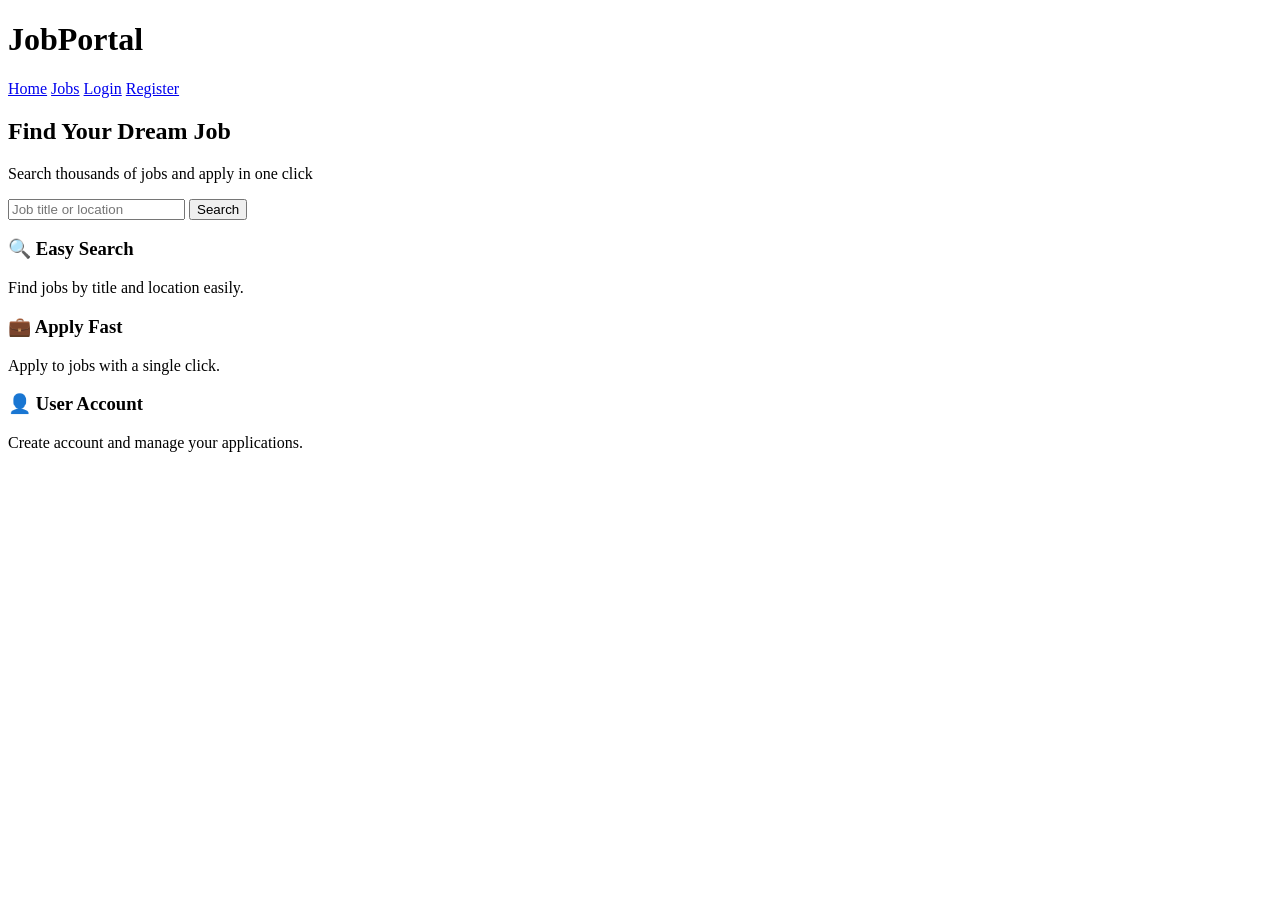
==== index.html @ 8e4a960c "Add files via upload" ====
<!DOCTYPE html>
<html>
<head>
    <title>Job Portal</title>
    <meta name="viewport" content="width=device-width, initial-scale=1.0">
    <link rel="stylesheet" href="css/style.css">
</head>
<body>

<!-- HEADER -->
<header>
    <h1 class="logo">JobPortal</h1>
    <nav>
        <a href="index.html">Home</a>
        <a href="jobs.html">Jobs</a>
        <a href="login.html">Login</a>
        <a href="register.html" class="btn">Register</a>
    </nav>
    <span id="userName"></span>
<button id="logoutBtn" onclick="logout()" style="display:none;" class="btn">
    Logout
</button>

</header>

<!-- HERO SECTION -->
<section class="hero">
    <h2 class="fade-in">Find Your Dream Job</h2>
    <p class="fade-in-delay">
        Search thousands of jobs and apply in one click
    </p>

    <div class="search-box fade-in-delay2">
        <input type="text" id="searchInput" placeholder="Job title or location">
        <button onclick="searchJobs()" class="primary-btn">Search</button>
    </div>
</section>

<!-- FEATURES SECTION -->
<section class="features">

    <div class="feature-card slide-up" data-action="jobs">
        <h3>🔍 Easy Search</h3>
        <p>Find jobs by title and location easily.</p>
    </div>

    <div class="feature-card slide-up delay" data-action="jobs">
        <h3>💼 Apply Fast</h3>
        <p>Apply to jobs with a single click.</p>
    </div>

    <div class="feature-card slide-up delay2" data-action="account">
        <h3>👤 User Account</h3>
        <p>Create account and manage your applications.</p>
    </div>

</section>

<!-- ✅ SCRIPT MUST BE AT END -->
<script src="js/script.js"></script>
</body>
</html>
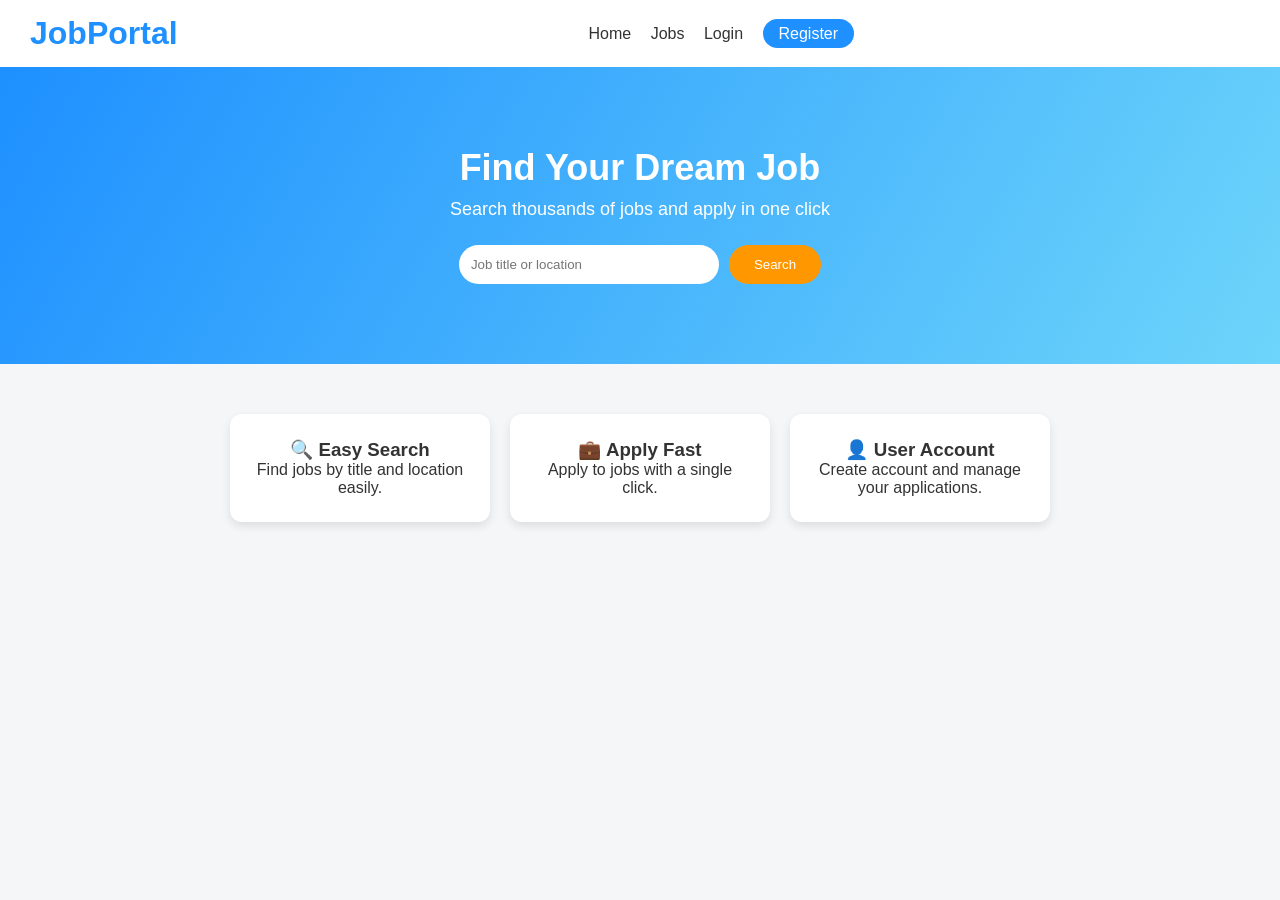
==== commit 87f69894: "Update index.html" ====
--- a/index.html
+++ b/index.html
@@ -3,7 +3,7 @@
 <head>
     <title>Job Portal</title>
     <meta name="viewport" content="width=device-width, initial-scale=1.0">
-    <link rel="stylesheet" href="css/style.css">
+    <link rel="stylesheet" href="style.css">
 </head>
 <body>
 
@@ -57,7 +57,8 @@
 </section>
 
 <!-- ✅ SCRIPT MUST BE AT END -->
-<script src="js/script.js"></script>
+<script src="script.js"></script>
 </body>
 </html>
 
+
--- a/style.css
+++ b/style.css
@@ -0,0 +1,319 @@
+* {
+    box-sizing: border-box;
+    margin: 0;
+    padding: 0;
+}
+
+body {
+    font-family: "Segoe UI", sans-serif;
+    background: #f4f6f8;
+    color: #333;
+}
+
+/* HEADER */
+header {
+    background: white;
+    padding: 15px 30px;
+    display: flex;
+    justify-content: space-between;
+    align-items: center;
+    box-shadow: 0 2px 8px rgba(0,0,0,0.1);
+}
+
+.logo {
+    color: #1e90ff;
+}
+
+nav a {
+    margin-left: 15px;
+    text-decoration: none;
+    color: #333;
+    font-weight: 500;
+}
+
+.btn {
+    background: #1e90ff;
+    color: white;
+    padding: 6px 16px;
+    border-radius: 20px;
+}
+
+/* HERO */
+.hero {
+    background: linear-gradient(120deg, #1e90ff, #6dd5fa);
+    color: white;
+    text-align: center;
+    padding: 80px 20px;
+}
+
+.hero h2 {
+    font-size: 36px;
+    margin-bottom: 10px;
+}
+
+.hero p {
+    font-size: 18px;
+    margin-bottom: 25px;
+}
+
+.search-box {
+    display: flex;
+    justify-content: center;
+    gap: 10px;
+    flex-wrap: wrap;
+}
+
+.search-box input {
+    padding: 12px;
+    width: 260px;
+    border-radius: 25px;
+    border: none;
+    outline: none;
+}
+
+.primary-btn {
+    background: #ff9800;
+    color: white;
+    padding: 12px 25px;
+    border: none;
+    border-radius: 25px;
+    cursor: pointer;
+    transition: transform 0.3s;
+}
+
+.primary-btn:hover {
+    transform: scale(1.05);
+}
+
+/* FEATURES */
+.features {
+    display: flex;
+    justify-content: center;
+    gap: 20px;
+    padding: 50px 20px;
+    flex-wrap: wrap;
+}
+
+.feature-card {
+    background: white;
+    width: 260px;
+    padding: 25px;
+    border-radius: 12px;
+    text-align: center;
+    box-shadow: 0 4px 10px rgba(0,0,0,0.1);
+    cursor: pointer;
+    transition: transform 0.3s, box-shadow 0.3s;
+}
+
+.feature-card:hover {
+    transform: translateY(-8px);
+    box-shadow: 0 8px 20px rgba(0,0,0,0.15);
+}
+
+
+
+/* ANIMATIONS */
+.fade-in {
+    animation: fadeIn 1s ease;
+}
+
+.fade-in-delay {
+    animation: fadeIn 1.5s ease;
+}
+
+.fade-in-delay2 {
+    animation: fadeIn 2s ease;
+}
+
+.slide-up {
+    animation: slideUp 1s ease;
+}
+
+.slide-up.delay {
+    animation-delay: 0.3s;
+}
+
+.slide-up.delay2 {
+    animation-delay: 0.6s;
+}
+
+@keyframes fadeIn {
+    from { opacity: 0; }
+    to { opacity: 1; }
+}
+
+@keyframes slideUp {
+    from { transform: translateY(40px); opacity: 0; }
+    to { transform: translateY(0); opacity: 1; }
+}
+
+/* RESPONSIVE */
+@media (max-width: 600px) {
+    .hero h2 {
+        font-size: 28px;
+    }
+}
+.jobs-grid {
+    display: flex;
+    gap: 20px;
+    flex-wrap: wrap;
+    padding: 20px;
+    justify-content: center;
+}
+
+.job {
+    background: white;
+    padding: 20px;
+    width: 250px;
+    border-radius: 10px;
+    cursor: pointer;
+    box-shadow: 0 4px 10px rgba(0,0,0,0.1);
+    transition: transform 0.3s;
+}
+
+.job:hover {
+    transform: translateY(-6px);
+}
+
+.job-detail-box {
+    background: white;
+    max-width: 400px;
+    margin: 80px auto;
+    padding: 30px;
+    border-radius: 12px;
+    text-align: center;
+}
+/* ===== AUTH BACKGROUND ===== */
+.auth-bg {
+    min-height: 100vh;
+    background: linear-gradient(120deg, #1e90ff, #6dd5fa);
+    display: flex;
+    align-items: center;
+    justify-content: center;
+}
+
+/* ===== CARD ===== */
+.auth-container {
+    background: #fff;
+    width: 380px;
+    padding: 35px 30px;
+    border-radius: 14px;
+    box-shadow: 0 15px 30px rgba(0,0,0,0.15);
+    animation: fadeSlide 0.8s ease;
+}
+
+.auth-container h2 {
+    text-align: center;
+    margin-bottom: 5px;
+}
+
+.subtitle {
+    text-align: center;
+    color: #777;
+    margin-bottom: 25px;
+}
+
+/* ===== FORM GROUP ===== */
+.form-group {
+    position: relative;
+    margin-bottom: 22px;
+}
+
+.form-group input {
+    width: 100%;
+    padding: 12px 10px;
+    border: 1px solid #ccc;
+    border-radius: 6px;
+    outline: none;
+    font-size: 14px;
+}
+
+.form-group label {
+    position: absolute;
+    top: 50%;
+    left: 10px;
+    color: #999;
+    font-size: 13px;
+    transform: translateY(-50%);
+    pointer-events: none;
+    transition: 0.3s;
+    background: #fff;
+    padding: 0 5px;
+}
+
+.form-group input:focus + label,
+.form-group input:valid + label {
+    top: -6px;
+    font-size: 12px;
+    color: #1e90ff;
+}
+
+/* ===== BUTTON ===== */
+.full-btn {
+    width: 100%;
+    margin-top: 10px;
+}
+
+/* ===== LINKS ===== */
+.switch-text {
+    text-align: center;
+    margin-top: 18px;
+    font-size: 14px;
+}
+
+.switch-text a {
+    color: #1e90ff;
+    text-decoration: none;
+    font-weight: 500;
+}
+
+/* ===== ANIMATION ===== */
+@keyframes fadeSlide {
+    from {
+        opacity: 0;
+        transform: translateY(40px);
+    }
+    to {
+        opacity: 1;
+        transform: translateY(0);
+    }
+}
+/* ===== APPLY MODAL ===== */
+.modal {
+    display: none;
+    position: fixed;
+    inset: 0;
+    background: rgba(0,0,0,0.5);
+    justify-content: center;
+    align-items: center;
+    z-index: 1000;
+}
+
+.modal-content {
+    background: #fff;
+    width: 350px;
+    padding: 25px;
+    border-radius: 12px;
+    animation: fadeSlide 0.4s ease;
+}
+
+.modal-content h3 {
+    text-align: center;
+    margin-bottom: 15px;
+}
+
+.modal-content input {
+    width: 100%;
+    padding: 10px;
+    margin-bottom: 12px;
+    border-radius: 6px;
+    border: 1px solid #ccc;
+}
+
+.close {
+    position: absolute;
+    top: 15px;
+    right: 18px;
+    font-size: 22px;
+    cursor: pointer;
+}
